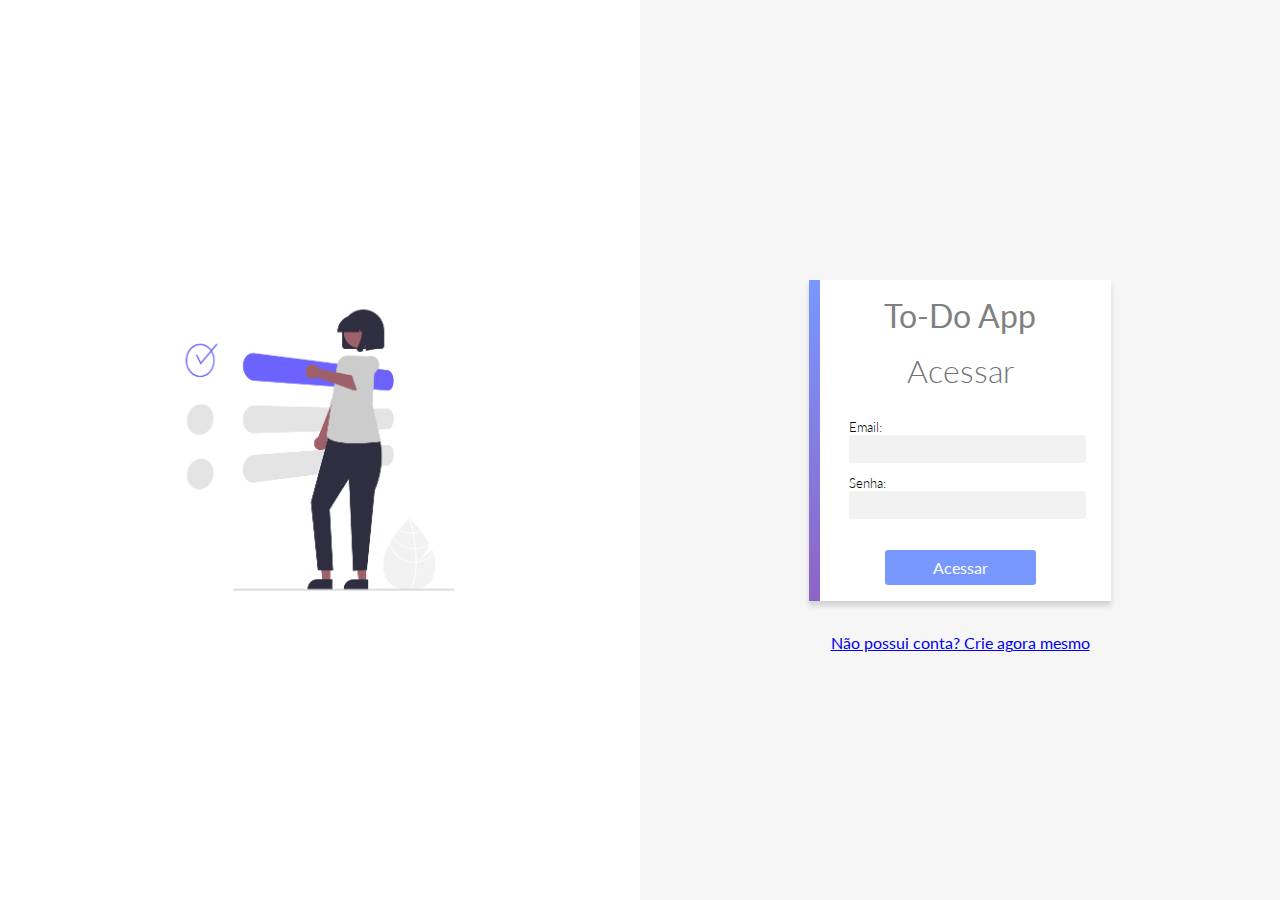
==== index.html @ acda565e "Add files via upload" ====
<!DOCTYPE html>
<html lang="pt-BR">

<head>
  <meta charset="UTF-8">
  <meta http-equiv="X-UA-Compatible" content="IE=edge">
  <meta name="viewport" content="width=device-width, initial-scale=1.0">
  <title>To-Do App</title>

  <!-- ---------------- estilos compartilhados entre login e signup ---------------- -->
  <link rel="stylesheet" href="./styles/acesso.css">

  
  
</head>

<body>
  <div class="left">
    <img src="./assets/pessoa-login.png" alt="">
  </div>

  <div class="right">
    <form id="loginForm" >
      <div class="form-header">
        <p>To-Do App</p>
      </div>
      <h1>Acessar</h1>
      <label>
        Email:
        <input id="inputEmail" type="email">
        <span id="emailError" class="error-message"></span> <!-- Mensagem de erro para o email -->
      </label>
      <label>
        Senha:
        <input id="inputPassword" type="password">
        <span id="senhaError" class="error-message"></span> <!-- Mensagem de erro para a senha -->
      </label>

      <button type="submit">Acessar</button>

    </form>
    <div class="ingressar">
      <a href="signup.html">Não possui conta? Crie agora mesmo</a>
    </div>
  </div>

</body>
<script src="./scripts/signup.js"></script>
</html>
---- styles/acesso.css ----
@import url('./common.css');

body {
display: flex;
}

h1 {
color: rgb(116, 116, 116);
font-weight: 300;
margin: .5em 0;
}

form {
position: relative;
max-width: 26em;
background-color: white;
display: flex;
align-items: center;
flex-direction: column;
margin: 2em auto;
box-shadow: 0 5px 5px lightgrey;
padding: 1em 2.5em;
box-sizing: border-box;
}

form:after {
position: absolute;
content: '';
width: .7em;
height: 100%;
top: 0;
left: 0;
background: linear-gradient(var(--primary), var(--secondary));
transition: all 0.3s ease-in-out;
}

form:hover:after {
transform: scaleY(1.1);
}

input {
width: 100%;
padding: .4em .5em;
background-color: var(--app-grey);
border: 1px solid var(--app-grey);
border-radius: .2em;
}

input:focus {
outline: none;
border: 1px solid lightgrey;
}

input:hover {
box-shadow: 0 0 5px rgba(0, 0, 0, 0.3);
}

label {
width: 100%;
font-weight: 300;
margin-bottom: -.1em;
margin-top: 1em;
font-size: .8em;
}

button {
padding: .5em 3em;
background-color: var(--primary);
color: white;
margin-top: 2em;
font-weight: 400;
font-size: 1em;
transition: all 0.3s ease-in-out;
}

button:hover {
background-color: var(--secondary);
cursor: pointer;
}

.form-header {
color: grey;
font-size: 2em;
}

.ingressar {
text-align: center;
}

.left {
width: 50%;
background-color: white;
text-align: center;
display: flex;
align-items: center;
justify-content: center;
}

.left img {
width: 60%;
transition: all 0.3s ease-in-out;
}

.left img:hover {
transform: scale(1.1);
}

.right {
width: 50%;
display: flex;
flex-direction: column;
align-items: center;
justify-content: center;
}

.error-message {
color: red;
font-size: 12px;
font-style: italic;
margin-top: 5px;
}

.error {
border: 2px solid red;
}
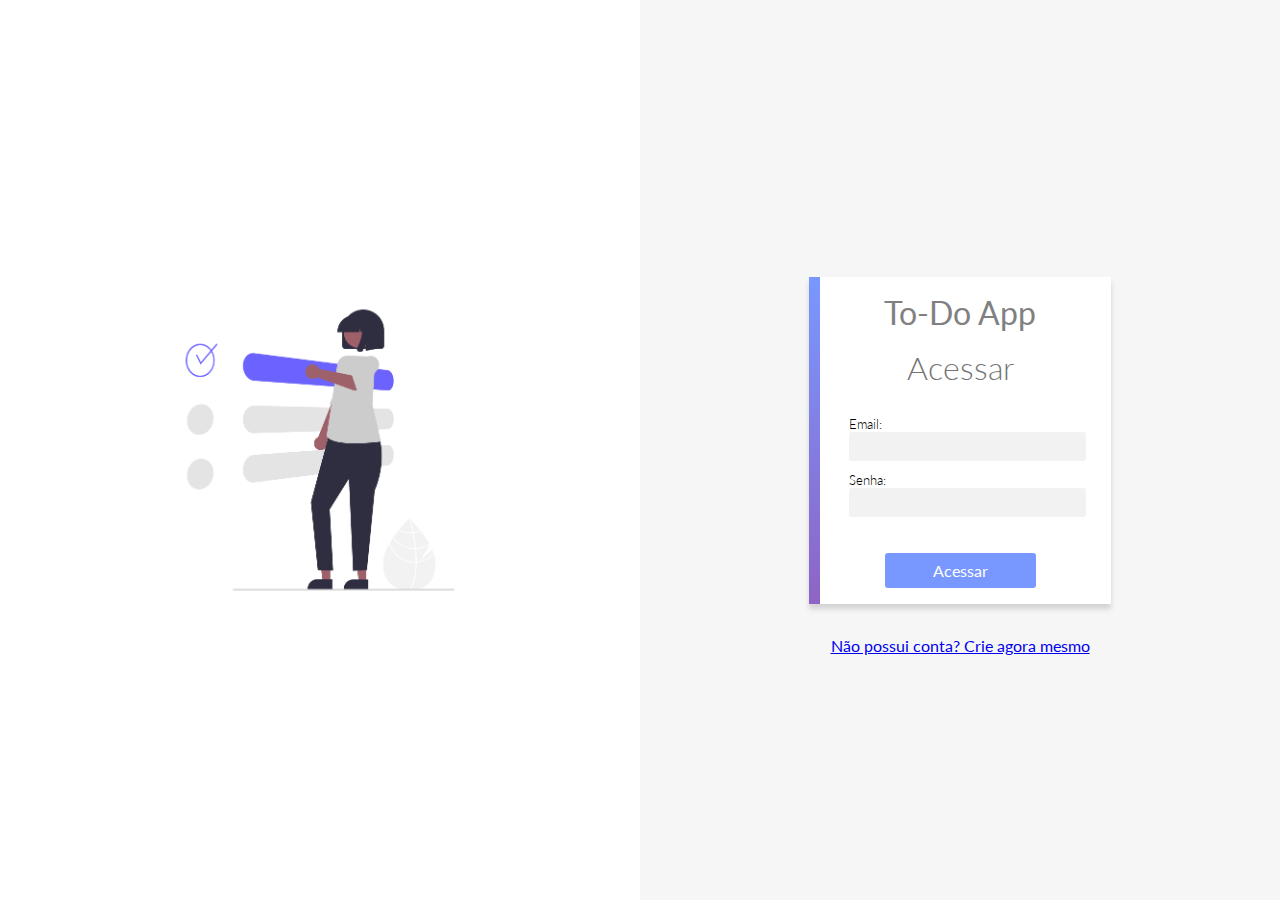
==== commit 2737dccd: "Novos arquivos para melhorar logine logout" ====
--- a/index.html
+++ b/index.html
@@ -9,8 +9,6 @@
 
   <!-- ---------------- estilos compartilhados entre login e signup ---------------- -->
   <link rel="stylesheet" href="./styles/acesso.css">
-
-  
   
 </head>
 
@@ -20,7 +18,7 @@
   </div>
 
   <div class="right">
-    <form id="loginForm" >
+    <form id="loginForm">
       <div class="form-header">
         <p>To-Do App</p>
       </div>
@@ -35,8 +33,9 @@
         <input id="inputPassword" type="password">
         <span id="senhaError" class="error-message"></span> <!-- Mensagem de erro para a senha -->
       </label>
+      <span id="loginError" class="error-message"></span> <!-- Mensagem de erro para exibir -->
 
-      <button type="submit">Acessar</button>
+      <button id="submitButton" type="submit">Acessar</button>
 
     </form>
     <div class="ingressar">
@@ -44,6 +43,7 @@
     </div>
   </div>
 
+  <script src="./scripts/signup.js"></script>
 </body>
-<script src="./scripts/signup.js"></script>
+
 </html>
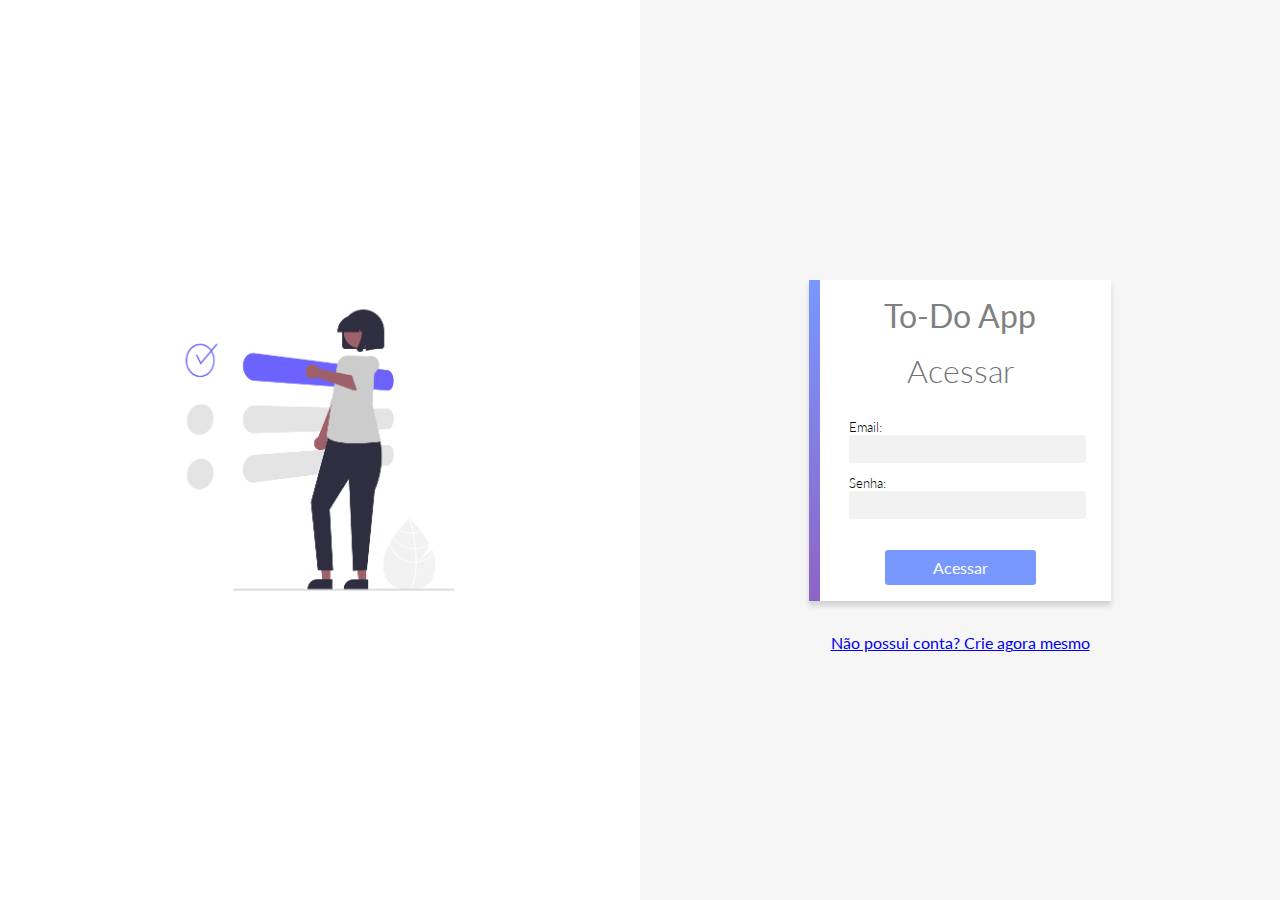
==== commit 45c91108: "Normalização da branch" ====
--- a/index.html
+++ b/index.html
@@ -1,49 +1,49 @@
-<!DOCTYPE html>
-<html lang="pt-BR">
-
-<head>
-  <meta charset="UTF-8">
-  <meta http-equiv="X-UA-Compatible" content="IE=edge">
-  <meta name="viewport" content="width=device-width, initial-scale=1.0">
-  <title>To-Do App</title>
-
-  <!-- ---------------- estilos compartilhados entre login e signup ---------------- -->
-  <link rel="stylesheet" href="./styles/acesso.css">
-  
-</head>
-
-<body>
-  <div class="left">
-    <img src="./assets/pessoa-login.png" alt="">
-  </div>
-
-  <div class="right">
-    <form id="loginForm">
-      <div class="form-header">
-        <p>To-Do App</p>
-      </div>
-      <h1>Acessar</h1>
-      <label>
-        Email:
-        <input id="inputEmail" type="email">
-        <span id="emailError" class="error-message"></span> <!-- Mensagem de erro para o email -->
-      </label>
-      <label>
-        Senha:
-        <input id="inputPassword" type="password">
-        <span id="senhaError" class="error-message"></span> <!-- Mensagem de erro para a senha -->
-      </label>
-      <span id="loginError" class="error-message"></span> <!-- Mensagem de erro para exibir -->
-
-      <button id="submitButton" type="submit">Acessar</button>
-
-    </form>
-    <div class="ingressar">
-      <a href="signup.html">Não possui conta? Crie agora mesmo</a>
-    </div>
-  </div>
-
-  <script src="./scripts/signup.js"></script>
-</body>
-
-</html>
+<!DOCTYPE html>
+<html lang="pt-BR">
+
+<head>
+  <meta charset="UTF-8">
+  <meta http-equiv="X-UA-Compatible" content="IE=edge">
+  <meta name="viewport" content="width=device-width, initial-scale=1.0">
+  <title>To-Do App</title>
+
+  <!-- ---------------- estilos compartilhados entre login e signup ---------------- -->
+  <link rel="stylesheet" href="styles/acesso.css">
+
+  <!-- ---------------------- lógica aplicada no login ----------------------- -->
+  <script src="./scripts/validacoes/utils.js" defer></script>
+  <script src="./scripts/login/index.js" type="module" defer></script>
+
+</head>
+
+<body>
+  <div class="left">
+    <img src="./assets/pessoa-login.png" alt="">
+  </div>
+
+  <div class="right">
+    <form>
+      <div class="form-header">
+        <p>To-Do App</p>
+      </div>
+      <h1>Acessar</h1>
+      <label>
+        Email:
+        <input id="inputEmail" type="email">
+      </label>
+      <label>
+        Senha:
+        <input id="inputPassword" type="password">
+      </label>
+
+      <button type="submit" id="btnSubmit">Acessar</button>
+
+    </form>
+    <div class="ingressar">
+      <a href="./signup.html">Não possui conta? Crie agora mesmo</a>
+    </div>
+  </div>
+
+</body>
+
+</html>--- a/styles/acesso.css
+++ b/styles/acesso.css
@@ -1,125 +1,91 @@
-@import url('./common.css');
-
-body {
-display: flex;
-}
-
-h1 {
-color: rgb(116, 116, 116);
-font-weight: 300;
-margin: .5em 0;
-}
-
-form {
-position: relative;
-max-width: 26em;
-background-color: white;
-display: flex;
-align-items: center;
-flex-direction: column;
-margin: 2em auto;
-box-shadow: 0 5px 5px lightgrey;
-padding: 1em 2.5em;
-box-sizing: border-box;
-}
-
-form:after {
-position: absolute;
-content: '';
-width: .7em;
-height: 100%;
-top: 0;
-left: 0;
-background: linear-gradient(var(--primary), var(--secondary));
-transition: all 0.3s ease-in-out;
-}
-
-form:hover:after {
-transform: scaleY(1.1);
-}
-
-input {
-width: 100%;
-padding: .4em .5em;
-background-color: var(--app-grey);
-border: 1px solid var(--app-grey);
-border-radius: .2em;
-}
-
-input:focus {
-outline: none;
-border: 1px solid lightgrey;
-}
-
-input:hover {
-box-shadow: 0 0 5px rgba(0, 0, 0, 0.3);
-}
-
-label {
-width: 100%;
-font-weight: 300;
-margin-bottom: -.1em;
-margin-top: 1em;
-font-size: .8em;
-}
-
-button {
-padding: .5em 3em;
-background-color: var(--primary);
-color: white;
-margin-top: 2em;
-font-weight: 400;
-font-size: 1em;
-transition: all 0.3s ease-in-out;
-}
-
-button:hover {
-background-color: var(--secondary);
-cursor: pointer;
-}
-
-.form-header {
-color: grey;
-font-size: 2em;
-}
-
-.ingressar {
-text-align: center;
-}
-
-.left {
-width: 50%;
-background-color: white;
-text-align: center;
-display: flex;
-align-items: center;
-justify-content: center;
-}
-
-.left img {
-width: 60%;
-transition: all 0.3s ease-in-out;
-}
-
-.left img:hover {
-transform: scale(1.1);
-}
-
-.right {
-width: 50%;
-display: flex;
-flex-direction: column;
-align-items: center;
-justify-content: center;
-}
-
-.error-message {
-color: red;
-font-size: 12px;
-font-style: italic;
-margin-top: 5px;
-}
-
-.error {
-border: 2px solid red;
+@import url('./common.css');
+
+body{
+  display: flex;
+}
+
+h1 {
+  color: rgb(116, 116, 116);
+  font-weight: 300;
+  margin: .5em 0;
+}
+
+form {
+  position: relative;
+  max-width: 26em;
+  background-color: white;
+  display: flex;
+  align-items: center;
+  flex-direction: column;
+  margin: 2em auto;
+  box-shadow: 0 5px 5px lightgrey;
+  padding: 1em 2.5em;
+  box-sizing: border-box;
+}
+
+form:after {
+  position: absolute;
+  content: '';
+  width: .7em;
+  height: 100%;
+  top: 0;
+  left: 0;
+  background: linear-gradient(var(--primary), var(--secondary));
+}
+
+
+input {
+  width: 100%;
+  padding: .4em .5em;
+  background-color: var(--app-grey);
+  border: 1px solid var(--app-grey);
+  border-radius: .2em;
+}
+
+input:focus {
+  outline: none;
+  border: 1px solid lightgrey;
+}
+
+label {
+  width: 100%;
+  font-weight: 300;
+  margin-bottom: -.1em;
+  margin-top: 1em;
+  font-size: .8em;
+}
+
+button {
+  padding: .5em 3em;
+  background-color: var(--primary);
+  color: white;
+  margin-top: 2em;
+  font-weight: 400;
+  font-size: 1em;
+}
+
+.form-header {
+  color: grey;
+  font-size: 2em;
+}
+.ingressar{
+  text-align: center;
+}
+.left{
+  width: 50%;  
+  background-color: white;
+  text-align: center;
+  display: flex;
+  align-items: center;
+  justify-content: center;
+}
+.left img{
+  width:60%;
+}
+.right{
+  width: 50%;
+  display: flex;
+  flex-direction: column;
+  align-items: center;
+  justify-content: center;
 }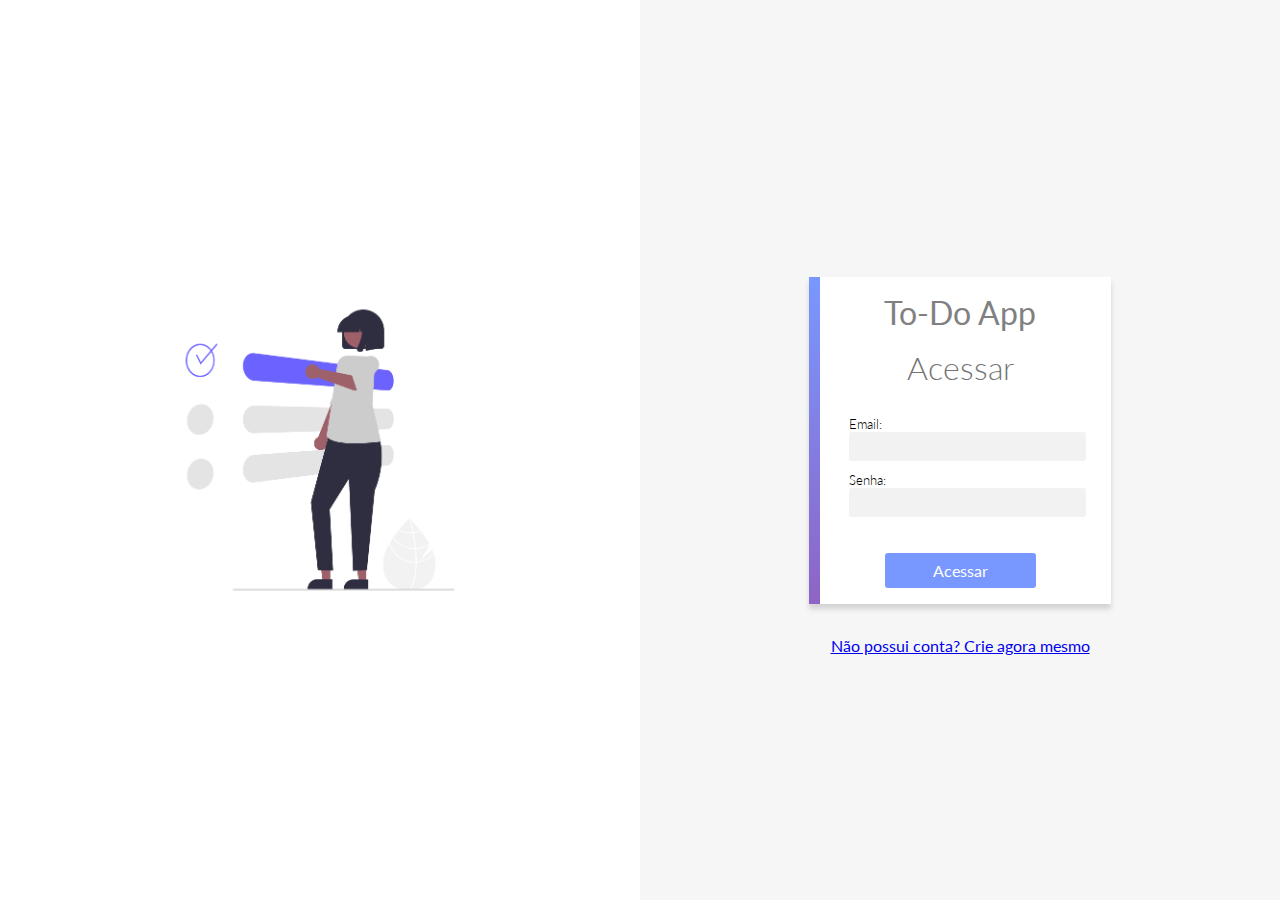
==== commit 000a42a4: "Resolução de conflitos" ====
--- a/index.html
+++ b/index.html
@@ -8,12 +8,8 @@
   <title>To-Do App</title>
 
   <!-- ---------------- estilos compartilhados entre login e signup ---------------- -->
-  <link rel="stylesheet" href="styles/acesso.css">
-
-  <!-- ---------------------- lógica aplicada no login ----------------------- -->
-  <script src="./scripts/validacoes/utils.js" defer></script>
-  <script src="./scripts/login/index.js" type="module" defer></script>
-
+  <link rel="stylesheet" href="./styles/acesso.css">
+  
 </head>
 
 <body>
@@ -22,7 +18,7 @@
   </div>
 
   <div class="right">
-    <form>
+    <form id="loginForm">
       <div class="form-header">
         <p>To-Do App</p>
       </div>
@@ -30,20 +26,24 @@
       <label>
         Email:
         <input id="inputEmail" type="email">
+        <span id="emailError" class="error-message"></span> <!-- Mensagem de erro para o email -->
       </label>
       <label>
         Senha:
         <input id="inputPassword" type="password">
+        <span id="senhaError" class="error-message"></span> <!-- Mensagem de erro para a senha -->
       </label>
+      <span id="loginError" class="error-message"></span> <!-- Mensagem de erro para exibir -->
 
-      <button type="submit" id="btnSubmit">Acessar</button>
+      <button id="submitButton" type="submit">Acessar</button>
 
     </form>
     <div class="ingressar">
-      <a href="./signup.html">Não possui conta? Crie agora mesmo</a>
+      <a href="signup.html">Não possui conta? Crie agora mesmo</a>
     </div>
   </div>
 
+  <script src="./scripts/signup.js"></script>
 </body>
 
-</html>+</html>
--- a/styles/acesso.css
+++ b/styles/acesso.css
@@ -1,91 +1,125 @@
 @import url('./common.css');
 
-body{
-  display: flex;
+body {
+display: flex;
 }
 
 h1 {
-  color: rgb(116, 116, 116);
-  font-weight: 300;
-  margin: .5em 0;
+color: rgb(116, 116, 116);
+font-weight: 300;
+margin: .5em 0;
 }
 
 form {
-  position: relative;
-  max-width: 26em;
-  background-color: white;
-  display: flex;
-  align-items: center;
-  flex-direction: column;
-  margin: 2em auto;
-  box-shadow: 0 5px 5px lightgrey;
-  padding: 1em 2.5em;
-  box-sizing: border-box;
+position: relative;
+max-width: 26em;
+background-color: white;
+display: flex;
+align-items: center;
+flex-direction: column;
+margin: 2em auto;
+box-shadow: 0 5px 5px lightgrey;
+padding: 1em 2.5em;
+box-sizing: border-box;
 }
 
 form:after {
-  position: absolute;
-  content: '';
-  width: .7em;
-  height: 100%;
-  top: 0;
-  left: 0;
-  background: linear-gradient(var(--primary), var(--secondary));
+position: absolute;
+content: '';
+width: .7em;
+height: 100%;
+top: 0;
+left: 0;
+background: linear-gradient(var(--primary), var(--secondary));
+transition: all 0.3s ease-in-out;
 }
 
+form:hover:after {
+transform: scaleY(1.1);
+}
 
 input {
-  width: 100%;
-  padding: .4em .5em;
-  background-color: var(--app-grey);
-  border: 1px solid var(--app-grey);
-  border-radius: .2em;
+width: 100%;
+padding: .4em .5em;
+background-color: var(--app-grey);
+border: 1px solid var(--app-grey);
+border-radius: .2em;
 }
 
 input:focus {
-  outline: none;
-  border: 1px solid lightgrey;
+outline: none;
+border: 1px solid lightgrey;
+}
+
+input:hover {
+box-shadow: 0 0 5px rgba(0, 0, 0, 0.3);
 }
 
 label {
-  width: 100%;
-  font-weight: 300;
-  margin-bottom: -.1em;
-  margin-top: 1em;
-  font-size: .8em;
+width: 100%;
+font-weight: 300;
+margin-bottom: -.1em;
+margin-top: 1em;
+font-size: .8em;
 }
 
 button {
-  padding: .5em 3em;
-  background-color: var(--primary);
-  color: white;
-  margin-top: 2em;
-  font-weight: 400;
-  font-size: 1em;
+padding: .5em 3em;
+background-color: var(--primary);
+color: white;
+margin-top: 2em;
+font-weight: 400;
+font-size: 1em;
+transition: all 0.3s ease-in-out;
+}
+
+button:hover {
+background-color: var(--secondary);
+cursor: pointer;
 }
 
 .form-header {
-  color: grey;
-  font-size: 2em;
+color: grey;
+font-size: 2em;
 }
-.ingressar{
-  text-align: center;
+
+.ingressar {
+text-align: center;
 }
-.left{
-  width: 50%;  
-  background-color: white;
-  text-align: center;
-  display: flex;
-  align-items: center;
-  justify-content: center;
+
+.left {
+width: 50%;
+background-color: white;
+text-align: center;
+display: flex;
+align-items: center;
+justify-content: center;
 }
-.left img{
-  width:60%;
+
+.left img {
+width: 60%;
+transition: all 0.3s ease-in-out;
 }
-.right{
-  width: 50%;
-  display: flex;
-  flex-direction: column;
-  align-items: center;
-  justify-content: center;
+
+.left img:hover {
+transform: scale(1.1);
+}
+
+.right {
+width: 50%;
+display: flex;
+flex-direction: column;
+align-items: center;
+justify-content: center;
+}
+
+.error-message {
+color: red;
+font-size: 12px;
+font-style: italic;
+margin-top: 5px;
+}
+
+.error {
+border: 2px solid red;
 }